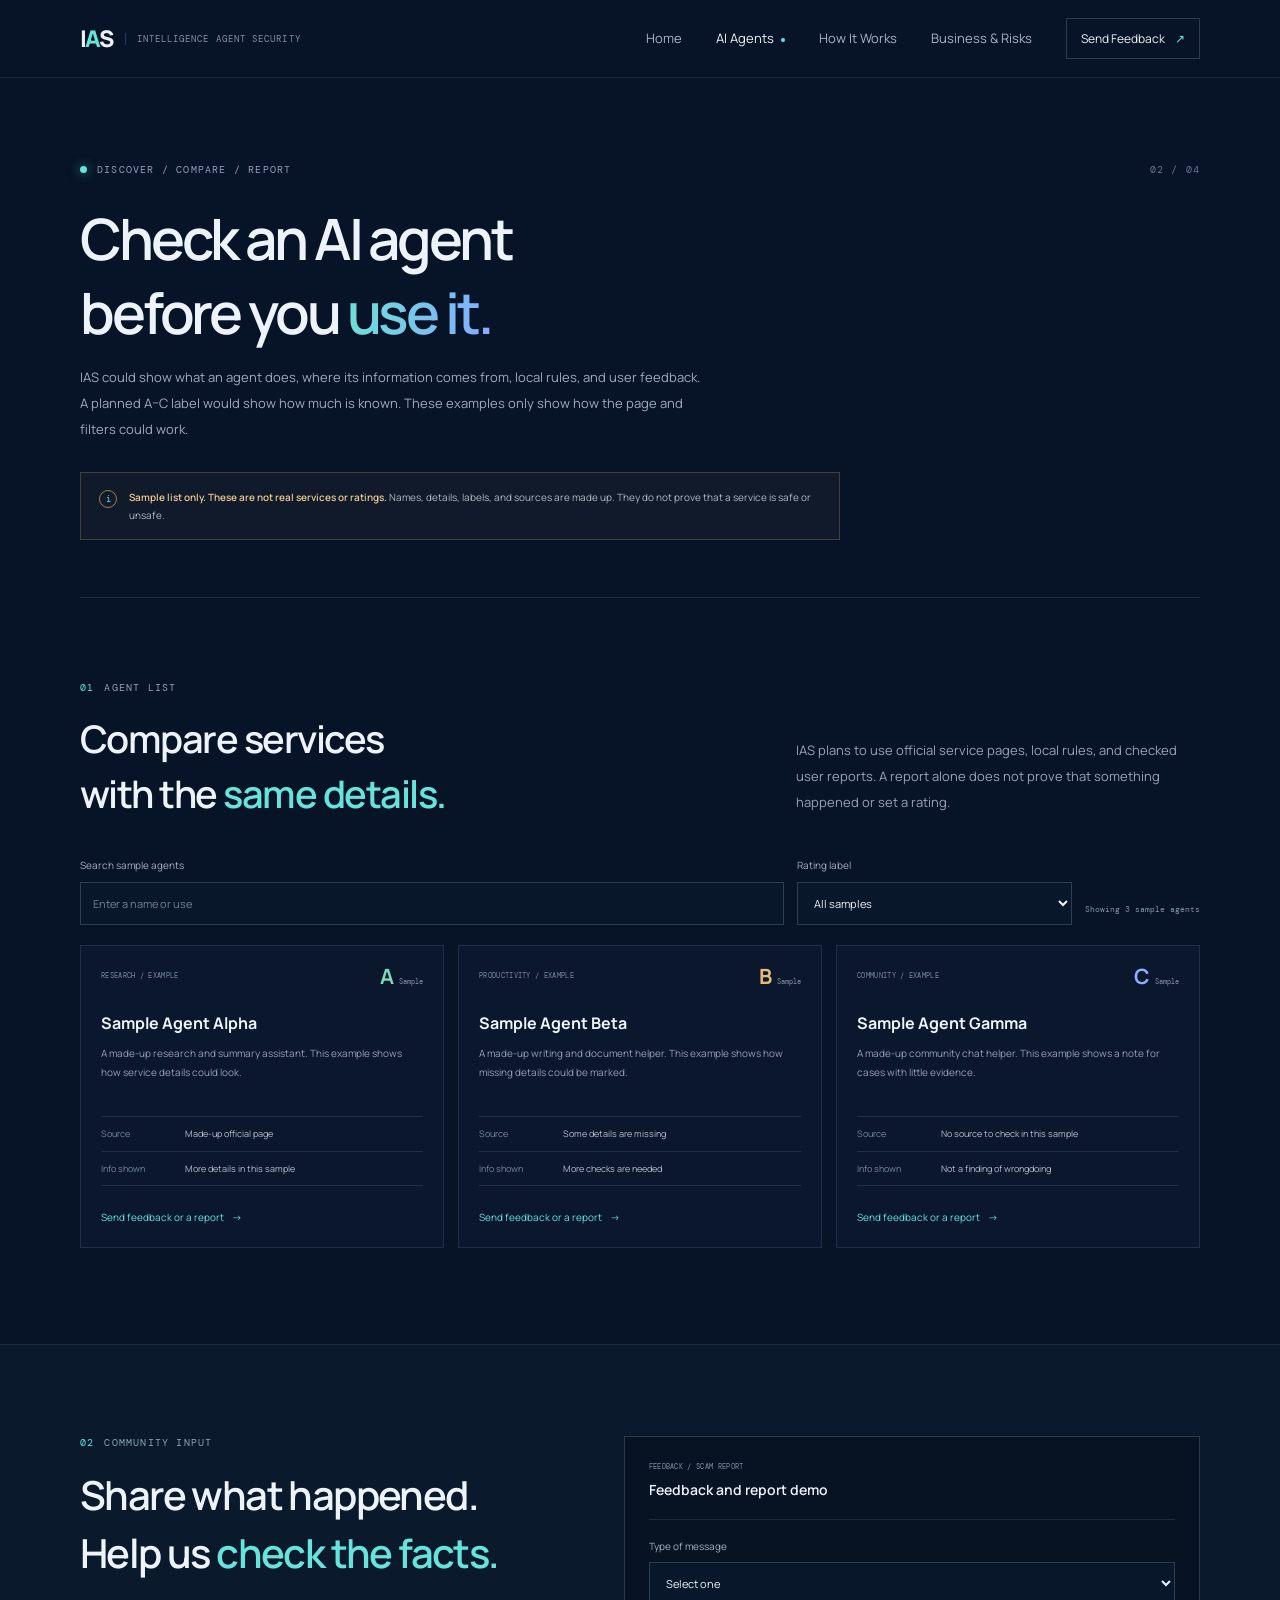
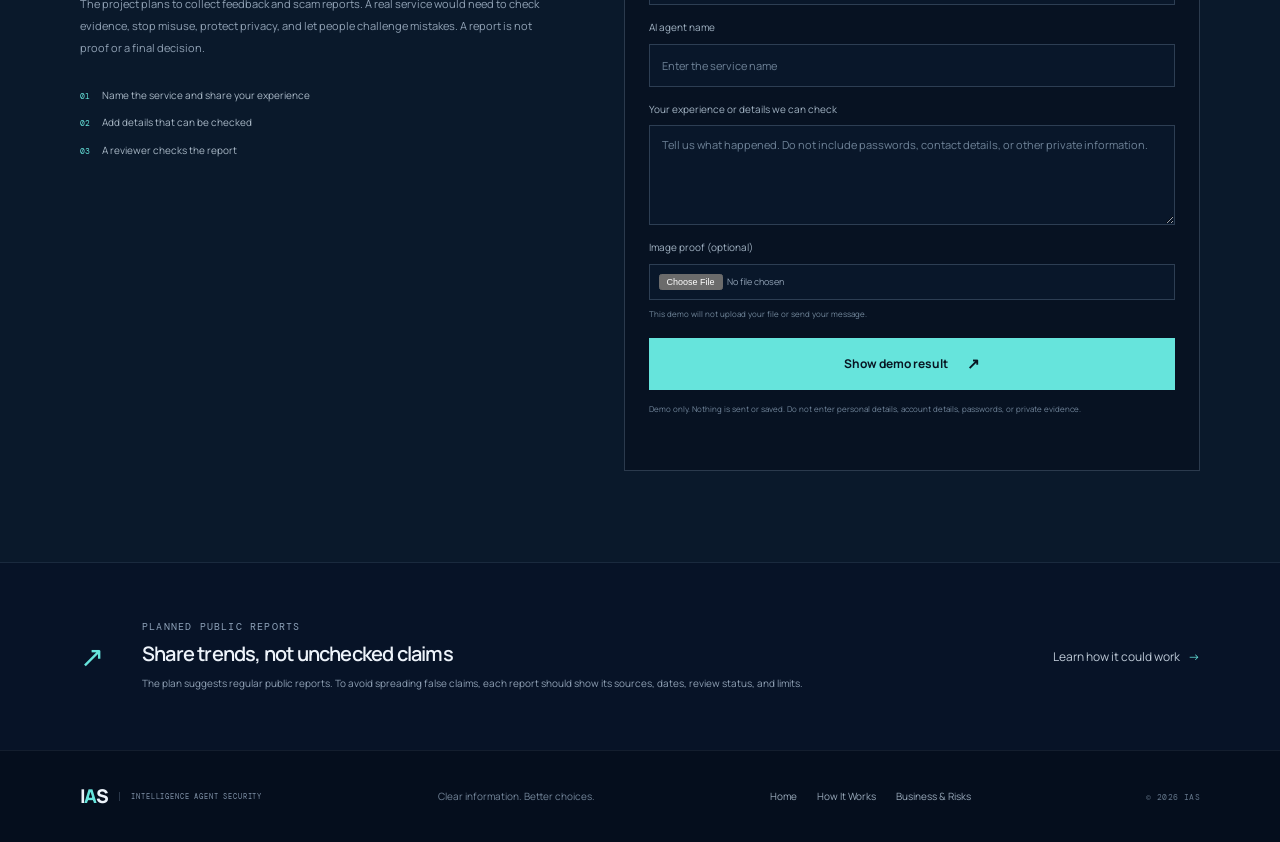
==== agents.html @ 30980be2 "Add files via upload" ====
<!doctype html>
<html lang="en">
<head>
  <meta charset="utf-8">
  <meta name="viewport" content="width=device-width, initial-scale=1">
  <meta name="theme-color" content="#071327">
  <meta name="description" content="Explore sample AI agent profiles and see how IAS could support ratings, comparisons, feedback, and scam reports.">
  <title>AI Agent List — IAS</title>
  <link rel="preconnect" href="https://fonts.googleapis.com">
  <link rel="preconnect" href="https://fonts.gstatic.com" crossorigin>
  <link href="https://fonts.googleapis.com/css2?family=DM+Mono:wght@400;500&family=Manrope:wght@400;500;600;700;800&display=swap" rel="stylesheet">
  <link rel="stylesheet" href="style.css">
  <script src="script.js" defer></script>
</head>
<body>
  <header class="site-header">
    <nav class="nav container" aria-label="Main navigation">
      <a class="brand" href="index.html" aria-label="IAS home"><span class="brand-mark">I<span>A</span>S</span><span class="brand-caption">INTELLIGENCE AGENT SECURITY</span></a>
      <button class="menu-toggle" aria-label="Open navigation menu" aria-expanded="false"><span></span><span></span></button>
      <div class="nav-links">
        <a class="nav-link" href="index.html">Home</a>
        <a class="nav-link active" href="agents.html">AI Agents</a>
        <a class="nav-link" href="technology.html">How It Works</a>
        <a class="nav-link" href="analysis.html">Business &amp; Risks</a>
        <a class="nav-cta" href="#report">Send Feedback <span aria-hidden="true">↗</span></a>
      </div>
    </nav>
  </header>
  <main>
    <section class="page-hero container agents-hero">
      <div class="eyebrow"><span class="status-dot"></span> DISCOVER / COMPARE / REPORT <span class="eyebrow-index">02 / 04</span></div>
      <h1>Check an AI agent<br>before you <span class="text-gradient">use it.</span></h1>
      <p class="page-intro">IAS could show what an agent does, where its information comes from, local rules, and user feedback. A planned A–C label would show how much is known. These examples only show how the page and filters could work.</p>
      <div class="prototype-banner"><span class="note-icon">i</span><p><strong>Sample list only. These are not real services or ratings.</strong> Names, details, labels, and sources are made up. They do not prove that a service is safe or unsafe.</p></div>
    </section>

    <section class="section container directory-section" aria-labelledby="directory-title">
      <div class="section-heading compact-heading">
        <div><div class="eyebrow"><span class="section-number">01</span> AGENT LIST</div><h2 id="directory-title">Compare services<br>with the <span class="text-accent">same details.</span></h2></div>
        <p class="section-lead">IAS plans to use official service pages, local rules, and checked user reports. A report alone does not prove that something happened or set a rating.</p>
      </div>
      <div class="directory-controls">
        <label class="search-control">Search sample agents<input type="search" data-agent-search placeholder="Enter a name or use" autocomplete="off"></label>
        <label class="filter-control">Rating label
          <select data-agent-filter>
            <option value="all">All samples</option>
            <option value="A">A — More details (sample)</option>
            <option value="B">B — Needs checking (sample)</option>
            <option value="C">C — Not enough information (sample)</option>
          </select>
        </label>
        <p class="directory-count" data-agent-count aria-live="polite">Showing 3 sample agents</p>
      </div>
      <div class="agent-grid" data-agent-grid>
        <article class="agent-card" data-agent-card data-rating="A" data-search="alpha research summary search assistant">
          <div class="agent-card-top"><span class="agent-category mono">RESEARCH / EXAMPLE</span><span class="agent-grade grade-a">A <small>Sample</small></span></div>
          <h3>Sample Agent Alpha</h3>
          <p>A made-up research and summary assistant. This example shows how service details could look.</p>
          <dl class="agent-details"><div><dt>Source</dt><dd>Made-up official page</dd></div><div><dt>Info shown</dt><dd>More details in this sample</dd></div></dl>
          <a class="agent-report-link" href="#report" data-report-agent="Sample Agent Alpha">Send feedback or a report <span aria-hidden="true">→</span></a>
        </article>
        <article class="agent-card" data-agent-card data-rating="B" data-search="beta document writing productivity">
          <div class="agent-card-top"><span class="agent-category mono">PRODUCTIVITY / EXAMPLE</span><span class="agent-grade grade-b">B <small>Sample</small></span></div>
          <h3>Sample Agent Beta</h3>
          <p>A made-up writing and document helper. This example shows how missing details could be marked.</p>
          <dl class="agent-details"><div><dt>Source</dt><dd>Some details are missing</dd></div><div><dt>Info shown</dt><dd>More checks are needed</dd></div></dl>
          <a class="agent-report-link" href="#report" data-report-agent="Sample Agent Beta">Send feedback or a report <span aria-hidden="true">→</span></a>
        </article>
        <article class="agent-card" data-agent-card data-rating="C" data-search="gamma community chat">
          <div class="agent-card-top"><span class="agent-category mono">COMMUNITY / EXAMPLE</span><span class="agent-grade grade-c">C <small>Sample</small></span></div>
          <h3>Sample Agent Gamma</h3>
          <p>A made-up community chat helper. This example shows a note for cases with little evidence.</p>
          <dl class="agent-details"><div><dt>Source</dt><dd>No source to check in this sample</dd></div><div><dt>Info shown</dt><dd>Not a finding of wrongdoing</dd></div></dl>
          <a class="agent-report-link" href="#report" data-report-agent="Sample Agent Gamma">Send feedback or a report <span aria-hidden="true">→</span></a>
        </article>
      </div>
      <p class="directory-empty" data-agent-empty hidden>No samples match. Try a different search or rating.</p>
    </section>

    <section class="report-section" id="report">
      <div class="container report-layout">
        <div class="report-intro">
          <div class="eyebrow"><span class="section-number">02</span> COMMUNITY INPUT</div>
          <h2>Share what happened.<br>Help us <span class="text-accent">check the facts.</span></h2>
          <p>The project plans to collect feedback and scam reports. A real service would need to check evidence, stop misuse, protect privacy, and let people challenge mistakes. A report is not proof or a final decision.</p>
          <div class="report-steps"><span><i>01</i> Name the service and share your experience</span><span><i>02</i> Add details that can be checked</span><span><i>03</i> A reviewer checks the report</span></div>
        </div>
        <form class="report-form" data-demo-form>
          <div class="form-heading"><span class="mono">FEEDBACK / SCAM REPORT</span><strong>Feedback and report demo</strong></div>
          <label>Type of message
            <select name="reportType" required>
              <option value="" selected disabled>Select one</option>
              <option value="feedback">Share a user experience</option>
              <option value="report">Report a possible scam or false information</option>
            </select>
          </label>
          <label>AI agent name<input type="text" name="agentName" data-report-agent-input placeholder="Enter the service name" required></label>
          <label>Your experience or details we can check<textarea name="details" rows="4" placeholder="Tell us what happened. Do not include passwords, contact details, or other private information." required></textarea></label>
          <label class="file-control">Image proof (optional)<input type="file" name="evidence" accept="image/*"><small>This demo will not upload your file or send your message.</small></label>
          <button class="button button-primary form-submit" type="submit">Show demo result <span aria-hidden="true">↗</span></button>
          <p class="form-disclaimer">Demo only. Nothing is sent or saved. Do not enter personal details, account details, passwords, or private evidence.</p>
          <p class="form-status" data-form-status role="status" aria-live="polite"></p>
        </form>
      </div>
    </section>

    <section class="container weekly-report">
      <div class="weekly-mark">↗</div><div><span class="eyebrow">PLANNED PUBLIC REPORTS</span><h2>Share trends, not unchecked claims</h2><p>The plan suggests regular public reports. To avoid spreading false claims, each report should show its sources, dates, review status, and limits.</p></div><a class="text-link" href="technology.html#models">Learn how it could work <span aria-hidden="true">→</span></a>
    </section>
  </main>
  <footer class="site-footer"><div class="container footer-inner"><a class="brand footer-brand" href="index.html"><span class="brand-mark">I<span>A</span>S</span><span class="brand-caption">INTELLIGENCE AGENT SECURITY</span></a><p>Clear information. Better choices.</p><div class="footer-links"><a href="index.html">Home</a><a href="technology.html">How It Works</a><a href="analysis.html">Business &amp; Risks</a></div><span class="footer-copy mono">© 2026 IAS</span></div></footer>
</body>
</html>
---- style.css ----
:root {
  color-scheme: dark;
  --bg: #071327;
  --bg-deep: #050e1d;
  --surface: #0c1a30;
  --surface-light: #10223a;
  --line: rgba(165, 190, 219, .14);
  --line-strong: rgba(165, 190, 219, .23);
  --text: #edf3fa;
  --muted: #98a9bc;
  --dim: #70849b;
  --cyan: #66e4dc;
  --blue: #70a5ff;
  --green: #8be0b3;
  --font: "Manrope", sans-serif;
  --mono: "DM Mono", monospace;
}

* { box-sizing: border-box; }
html { scroll-behavior: smooth; scroll-padding-top: 92px; }
body { margin: 0; background: var(--bg); color: var(--text); font-family: var(--font); font-size: 15px; line-height: 1.75; -webkit-font-smoothing: antialiased; }
a { color: inherit; text-decoration: none; }
button { font: inherit; }
.container { width: min(1120px, calc(100% - 64px)); margin-inline: auto; }
.mono { font-family: var(--mono); letter-spacing: .045em; }
.site-header { height: 78px; border-bottom: 1px solid rgba(165, 190, 219, .1); position: relative; z-index: 20; }
.nav { height: 100%; display: flex; align-items: center; justify-content: space-between; }
.brand { display: inline-flex; align-items: center; gap: 12px; }
.brand-mark { font-size: 23px; font-weight: 800; letter-spacing: -.08em; line-height: 1; }
.brand-mark span { color: var(--cyan); }
.brand-caption { color: #8193a9; font: 9px var(--mono); letter-spacing: .12em; border-left: 1px solid var(--line-strong); padding-left: 11px; }
.nav-links { display: flex; align-items: center; gap: 34px; }
.nav-link { color: #a7b5c6; font-size: 13px; transition: color .2s ease; }
.nav-link:hover, .nav-link.active { color: var(--text); }
.nav-link.active::after { content: ""; width: 4px; height: 4px; background: var(--cyan); border-radius: 50%; display: inline-block; vertical-align: middle; margin-left: 7px; }
.nav-cta { color: var(--text); font-size: 12px; padding: 9px 14px; border: 1px solid var(--line-strong); transition: border-color .2s, background .2s; }
.nav-cta:hover { border-color: var(--cyan); background: rgba(102, 228, 220, .06); }
.nav-cta span { color: var(--cyan); padding-left: 8px; }
.menu-toggle { display: none; }
.hero { min-height: 575px; display: grid; grid-template-columns: 1fr 1fr; align-items: center; position: relative; }
.hero-copy { padding: 52px 0 57px; position: relative; z-index: 1; }
.eyebrow { color: #8ea2b9; font: 10px var(--mono); letter-spacing: .12em; display: flex; align-items: center; gap: 10px; }
.status-dot { width: 7px; height: 7px; background: var(--cyan); border-radius: 50%; box-shadow: 0 0 12px rgba(102, 228, 220, .65); }
.eyebrow-index { margin-left: auto; color: #64788f; }
.hero h1, .page-hero h1 { font-size: clamp(42px, 5.2vw, 65px); line-height: 1.3; letter-spacing: -.055em; font-weight: 600; margin: 28px 0 20px; }
.text-gradient { background: linear-gradient(100deg, #70dcd9 10%, #81aefe 92%); background-clip: text; -webkit-background-clip: text; color: transparent; }
.text-accent { color: var(--cyan); }
.hero-description { max-width: 470px; color: #9cacc0; font-size: 14px; line-height: 2; }
.hero-actions { display: flex; align-items: center; gap: 26px; margin-top: 32px; }
.button { display: inline-flex; align-items: center; gap: 19px; font-size: 12px; padding: 13px 17px; transition: transform .2s, background .2s, border-color .2s; }
.button:hover { transform: translateY(-2px); }
.button-primary { background: var(--cyan); color: #081522; font-weight: 700; }
.button-primary:hover { background: #8cf0e7; }
.button-primary span { font-size: 15px; }
.text-link { font-size: 12px; color: #bdc9d6; }
.text-link span { color: var(--cyan); margin-left: 6px; transition: margin .2s; }
.text-link:hover span { margin-left: 11px; }
.hero-footnote { display: flex; align-items: center; gap: 12px; margin-top: 56px; color: #667b91; font-size: 9px; }
.footnote-line { height: 1px; width: 42px; background: #33475e; }
.hero-visual { position: relative; width: min(450px, 100%); aspect-ratio: 1; justify-self: end; display: grid; place-items: center; }
.hero-visual::before { content: ""; position: absolute; inset: 9%; border-radius: 50%; background: radial-gradient(circle, rgba(27, 74, 107, .22), rgba(7, 19, 39, 0) 68%); }
.visual-orbit { border: 1px solid rgba(133, 177, 205, .14); border-radius: 50%; position: absolute; }
.orbit-outer { width: 82%; height: 82%; }
.orbit-inner { width: 57%; height: 57%; border-style: dashed; opacity: .8; }
.visual-axis { position: absolute; background: rgba(133, 177, 205, .12); }
.axis-horizontal { width: 100%; height: 1px; }
.axis-vertical { height: 100%; width: 1px; }
.visual-core { width: 116px; height: 116px; border: 1px solid rgba(102, 228, 220, .65); border-radius: 50%; background: #0b2031; z-index: 2; display: flex; flex-direction: column; align-items: center; justify-content: center; box-shadow: 0 0 42px rgba(52, 200, 201, .16), inset 0 0 27px rgba(52, 200, 201, .08); position: relative; }
.core-ring { position: absolute; width: 130px; height: 130px; border: 1px solid rgba(102, 228, 220, .15); border-radius: 50%; }
.core-label { font-size: 28px; line-height: 1.15; font-weight: 700; letter-spacing: .08em; }
.visual-core small { font: 7px/1.5 var(--mono); text-align: center; color: #85b7c4; letter-spacing: .1em; margin-top: 4px; }
.visual-node { z-index: 3; position: absolute; display: grid; grid-template-columns: 24px auto; align-items: center; column-gap: 8px; padding: 9px 12px; min-width: 120px; background: #0c1b2e; border: 1px solid rgba(142, 175, 206, .22); box-shadow: 0 8px 24px rgba(0, 0, 0, .2); font-size: 10px; }
.visual-node .node-icon { color: var(--cyan); font-size: 19px; grid-row: span 2; text-align: center; }
.visual-node small { color: #71859b; font: 7px var(--mono); letter-spacing: .1em; }
.node-data { top: 24%; left: 3%; }
.node-model { top: 20%; right: 2%; }
.node-insight { bottom: 20%; right: 7%; }
.visual-label { position: absolute; color: #72879b; font-size: 8px; }
.label-top { top: 5%; right: 20%; }
.label-bottom { bottom: 6%; left: 17%; }
.visual-coordinate { position: absolute; top: 45%; right: -1%; color: #687e93; font-size: 8px; line-height: 1.7; }
.ticker { height: 47px; display: flex; align-items: center; overflow: hidden; background: #0b192c; border-block: 1px solid rgba(165, 190, 219, .09); }
.ticker-track { min-width: max-content; display: flex; align-items: center; gap: 31px; white-space: nowrap; color: #91a2b6; font: 9px var(--mono); letter-spacing: .14em; animation: ticker 38s linear infinite; }
.ticker-track i { color: var(--cyan); font-style: normal; font-size: 13px; }
@keyframes ticker { to { transform: translateX(-50%); } }
.section { padding-block: 110px; }
.section-heading { display: grid; grid-template-columns: 1.1fr .65fr; align-items: end; gap: 80px; margin-bottom: 48px; }
.section-number { color: var(--cyan); }
h2 { font-size: clamp(30px, 3.6vw, 42px); line-height: 1.45; letter-spacing: -.04em; font-weight: 600; margin: 17px 0 0; }
.section-lead { color: #94a5b8; font-size: 13px; line-height: 2; margin: 0 0 6px; }
.feature-grid { display: grid; grid-template-columns: repeat(4, 1fr); border: 1px solid var(--line); }
.feature-card { min-height: 240px; padding: 23px 20px 20px; position: relative; border-right: 1px solid var(--line); background: rgba(13, 30, 50, .54); transition: background .25s, transform .25s; }
.feature-card:last-child { border-right: 0; }
.feature-card:hover { background: #10243b; transform: translateY(-4px); }
.feature-card-highlight { background: rgba(35, 83, 91, .2); }
.feature-top { display: flex; justify-content: space-between; align-items: center; }
.feature-icon { color: var(--cyan); font-size: 22px; }
.card-index { color: #64798e; font-size: 8px; }
.feature-card h3 { font-size: 16px; font-weight: 600; margin: 28px 0 9px; }
.feature-card p { color: #8fa0b4; font-size: 11px; line-height: 1.9; margin: 0; }
.card-link { position: absolute; bottom: 19px; right: 20px; color: var(--cyan); }
.signal-section { background: #0b1a2e; border-block: 1px solid rgba(165, 190, 219, .1); }
.signal-inner { display: grid; grid-template-columns: 1fr .65fr; column-gap: 100px; padding-block: 79px 21px; }
.signal-inner h2 { margin-top: 18px; }
.signal-content { align-self: center; padding-top: 30px; }
.signal-content p { color: #9baabc; font-size: 13px; line-height: 2; margin: 0 0 23px; }
.button-outline { border: 1px solid var(--line-strong); color: var(--text); }
.button-outline span { color: var(--cyan); }
.button-outline:hover { border-color: var(--cyan); }
.signal-bottom { grid-column: 1 / -1; display: flex; justify-content: space-between; padding-block: 61px 0; margin-top: 34px; border-top: 1px solid var(--line); color: #73869a; font-size: 8px; }
.site-footer { background: #050e1d; border-top: 1px solid rgba(165, 190, 219, .09); }
.footer-inner { min-height: 91px; display: flex; align-items: center; justify-content: space-between; gap: 22px; }
.footer-brand .brand-mark { font-size: 19px; }
.footer-brand .brand-caption { font-size: 7px; }
.footer-inner > p { color: #74869a; font-size: 10px; margin: 0; }
.footer-links { display: flex; gap: 20px; color: #9babbc; font-size: 10px; }
.footer-links a:hover { color: var(--cyan); }
.footer-copy { color: #64768a; font-size: 8px; }

/* Interior pages */
.page-hero { padding-block: 85px 57px; border-bottom: 1px solid var(--line); }
.page-hero h1 { margin-top: 25px; margin-bottom: 15px; font-size: clamp(40px, 4.7vw, 57px); }
.page-intro { max-width: 620px; color: #9cacc0; font-size: 13px; line-height: 2; margin: 0; }
.page-hero-meta { display: flex; gap: 35px; margin-top: 43px; padding-top: 16px; border-top: 1px solid var(--line); color: #71859a; font-size: 8px; }
.compact-heading { grid-template-columns: 1.1fr .7fr; margin-bottom: 36px; }
.compact-heading h2 { font-size: clamp(29px, 3.4vw, 38px); }
.tech-section { padding-top: 91px; padding-bottom: 82px; }
.chain-panel { border: 1px solid var(--line); background: rgba(12, 27, 47, .58); padding: 35px 36px 20px; }
.chain-steps { display: grid; grid-template-columns: 1fr 70px 1fr 70px 1fr; align-items: center; }
.chain-step { min-height: 155px; padding: 0 8px; }
.step-index, .modality-tag { color: #72869b; font-size: 8px; }
.chain-symbol { color: var(--cyan); display: block; font-size: 25px; margin: 11px 0 5px; }
.chain-step h3 { font-size: 14px; margin: 0 0 4px; font-weight: 600; }
.chain-step p { color: #8899ac; font-size: 10px; margin: 0; }
.chain-connector { display: flex; align-items: center; flex-direction: column; gap: 7px; color: #70849a; font: 7px var(--mono); }
.chain-connector span { height: 1px; width: 100%; background: linear-gradient(90deg, rgba(102, 228, 220, .1), rgba(102, 228, 220, .75), rgba(102, 228, 220, .1)); position: relative; }
.chain-connector span::after { content: "›"; color: var(--cyan); font: 17px var(--font); position: absolute; right: -1px; top: -11px; }
.chain-note, .rating-disclaimer { display: flex; align-items: flex-start; gap: 10px; border-top: 1px solid var(--line); padding-top: 15px; margin-top: 12px; color: #8799ad; }
.chain-note p, .rating-disclaimer p { font-size: 10px; margin: 0; }
.chain-note strong, .rating-disclaimer strong { color: #bdcbd8; font-weight: 500; }
.note-icon { display: inline-grid; place-items: center; flex: 0 0 16px; width: 16px; height: 16px; border: 1px solid #6c8499; border-radius: 50%; font: 9px var(--mono); color: var(--cyan); }
.multimodal-section { padding-block: 81px 89px; background: #0a192b; border-block: 1px solid rgba(165, 190, 219, .08); }
.modality-grid { display: grid; grid-template-columns: repeat(3, 1fr) 100px 1fr; align-items: center; gap: 13px; }
.modality-card { border: 1px solid var(--line); background: #0c1b2f; padding: 17px; min-height: 237px; }
.modality-art { height: 93px; margin: 10px 0; position: relative; overflow: hidden; background: #0a1627; border: 1px solid rgba(165, 190, 219, .09); }
.text-art { display: flex; flex-direction: column; justify-content: center; gap: 5px; padding-left: 18px; }
.text-art > span { position: absolute; right: 13px; top: 5px; color: #c0d0df; font-size: 17px; }
.text-art i { font: 7px var(--mono); color: #6f9fa9; letter-spacing: .12em; font-style: normal; }
.text-art b { position: absolute; color: rgba(102, 228, 220, .18); font-size: 51px; right: 20px; bottom: -16px; }
.number-line { height: 1px; position: absolute; width: 100%; left: 0; top: 61px; background: #2a455b; }
.number-bar { position: absolute; width: 80%; height: 44px; left: 10%; bottom: 17px; opacity: .75; background: linear-gradient(135deg, transparent 0 7%, #1a5161 7% 15%, transparent 15% 23%, #1c6570 23% 32%, transparent 32% 42%, #225a71 42% 52%, transparent 52% 62%, #277381 62% 76%, transparent 76% 84%, #328a90 84%); clip-path: polygon(0 75%, 12% 68%, 23% 78%, 37% 40%, 49% 55%, 63% 18%, 72% 45%, 87% 20%, 100% 0, 100% 100%, 0 100%); }
.number-wave { position: absolute; left: 0; right: 0; bottom: 26px; height: 1px; background: linear-gradient(90deg, transparent, var(--cyan), transparent); transform: rotate(-15deg); }
.number-art i { position: absolute; bottom: 5px; left: 9px; color: #8ba1b5; font: 7px var(--mono); font-style: normal; }
.visual-square { position: absolute; width: 38px; height: 38px; left: 23%; top: 24px; border: 1px solid rgba(102, 228, 220, .6); background: rgba(102, 228, 220, .08); }
.visual-circle { position: absolute; width: 30px; height: 30px; border: 1px solid #739bff; border-radius: 50%; top: 17px; right: 26%; }
.visual-cross { position: absolute; width: 53px; height: 38px; border: 1px dashed #8290a8; bottom: 10px; left: 40%; }
.visual-target { position: absolute; width: 8px; height: 8px; border-radius: 50%; background: var(--cyan); bottom: 26px; left: 53%; box-shadow: 0 0 10px var(--cyan); }
.modality-card h3 { font-size: 13px; margin: 3px 0 4px; }
.modality-card p { color: #8496aa; font-size: 9px; margin: 0; }
.modality-merge { height: 150px; position: relative; }
.merge-line { position: absolute; left: 0; width: 50%; height: 1px; background: linear-gradient(90deg, rgba(102, 228, 220, .55), rgba(102, 228, 220, .15)); }
.merge-line:nth-child(1) { top: 29px; transform: rotate(38deg); transform-origin: left center; }
.merge-line:nth-child(2) { top: 75px; }
.merge-line:nth-child(3) { top: 121px; transform: rotate(-38deg); transform-origin: left center; }
.merge-node { position: absolute; right: 0; top: 53px; width: 46px; height: 46px; border: 1px solid rgba(102, 228, 220, .5); border-radius: 50%; display: grid; place-content: center; text-align: center; font-size: 10px; line-height: 1.15; color: var(--cyan); background: #102839; }
.merge-node small { font: 6px var(--mono); }
.modality-output { min-height: 135px; border: 1px solid rgba(102, 228, 220, .25); background: rgba(27, 78, 82, .13); display: flex; flex-direction: column; justify-content: center; align-items: center; gap: 5px; text-align: center; }
.output-icon { font-size: 20px; color: var(--cyan); }
.modality-output .mono { color: #769aa5; font-size: 7px; }
.modality-output strong { font-size: 12px; }
.modality-output small { color: #8a9eae; font-size: 9px; }
.models-section { padding-top: 93px; padding-bottom: 104px; }
.model-grid { display: grid; grid-template-columns: repeat(3, 1fr); gap: 14px; }
.model-card { border: 1px solid var(--line); background: rgba(12, 27, 47, .62); padding: 20px; min-width: 0; }
.model-card-head { display: flex; justify-content: space-between; align-items: center; }
.model-type { color: #7790a7; font-size: 8px; }
.model-card h3 { margin: 6px 0 0; font-size: 17px; font-weight: 600; }
.model-symbol { font-size: 22px; color: var(--cyan); }
.model-card > p { color: #8d9eb1; font-size: 10px; min-height: 38px; margin: 13px 0 9px; }
.data-chart { display: block; width: 100%; height: 166px; }
.chart-caption { color: #647b91; font-size: 7px; margin-top: 7px; }
.tree-visual { height: 166px; position: relative; display: flex; flex-direction: column; align-items: center; padding-top: 10px; }
.tree-node { border: 1px solid rgba(102, 228, 220, .35); background: #0e2638; color: #b6c8d6; padding: 5px 9px; font-size: 8px; text-align: center; min-width: 62px; z-index: 1; }
.tree-root { background: #133340; border-color: rgba(102, 228, 220, .65); }
.tree-branches { width: 66%; height: 25px; display: flex; justify-content: space-around; border-top: 1px solid #385366; margin-top: 12px; position: relative; color: #8096aa; font: 7px var(--mono); }
.tree-branches span { position: relative; top: -12px; padding: 0 4px; background: #0c1b2f; }
.tree-level { width: 66%; display: flex; justify-content: space-around; margin-top: -6px; }
.tree-question { background: #12243a; border-color: rgba(112, 165, 255, .4); }
.tree-branches-bottom { margin-top: 11px; width: 47%; height: 22px; }
.tree-final { width: 60%; display: flex; justify-content: space-around; margin-top: -6px; }
.tree-final .tree-node { min-width: 49px; }
.cta-band { background: #0c1b2d; border-block: 1px solid var(--line); }
.cta-inner { min-height: 154px; display: flex; align-items: center; justify-content: space-between; }
.cta-inner .eyebrow { font-size: 8px; }
.cta-inner h2 { font-size: 24px; margin-top: 6px; }

/* Assessment page */
.analysis-hero { padding-bottom: 52px; }
.assessment-section { padding-top: 89px; padding-bottom: 106px; }
.assessment-grid { display: grid; grid-template-columns: repeat(3, 1fr); border: 1px solid var(--line); }
.assessment-card { padding: 24px 23px 16px; border-right: 1px solid var(--line); }
.assessment-card:last-child { border-right: 0; }
.assessment-label { display: flex; align-items: center; gap: 10px; color: #8297aa; font-size: 8px; letter-spacing: .1em; font-family: var(--mono); }
.assessment-icon { font: 18px var(--font); color: var(--cyan); width: 25px; height: 25px; display: grid; place-items: center; border: 1px solid rgba(102, 228, 220, .25); border-radius: 50%; }
.risk-card .assessment-icon { color: #f0bf78; border-color: rgba(240, 191, 120, .25); }
.limits-card .assessment-icon { color: #8baefd; border-color: rgba(139, 174, 253, .25); }
.assessment-card h3 { font-size: 17px; margin: 16px 0 15px; }
.assessment-card ul { list-style: none; padding: 0; margin: 0; }
.assessment-card li { display: flex; gap: 12px; padding: 13px 0; border-top: 1px solid var(--line); }
.assessment-card li > span { color: #72869a; font: 8px var(--mono); padding-top: 3px; }
.assessment-card li strong { display: block; font-size: 11px; font-weight: 500; }
.assessment-card li small { display: block; color: #8597aa; font-size: 9px; line-height: 1.7; margin-top: 4px; }
.rating-section { background: #0a192b; border-block: 1px solid rgba(165, 190, 219, .08); padding-block: 82px 26px; }
.rating-inner { display: grid; grid-template-columns: .78fr 1.2fr; gap: 75px; align-items: start; }
.rating-intro h2 { font-size: clamp(29px, 3.3vw, 38px); }
.rating-intro > p { color: #91a2b5; font-size: 11px; line-height: 1.9; margin-top: 16px; }
.rating-legend { display: flex; flex-direction: column; gap: 8px; color: #7e91a4; font-size: 7px; margin-top: 24px; }
.rating-legend span { display: flex; align-items: center; gap: 8px; }
.legend-dot { display: inline-block; width: 7px; height: 7px; border-radius: 50%; }
.legend-high { background: #7bdcba; }.legend-mid { background: #e6bd77; }.legend-low { background: #809ce4; }
.rating-cards { border: 1px solid var(--line); }
.rating-card { padding: 19px 20px 15px; border-bottom: 1px solid var(--line); position: relative; }
.rating-card:last-child { border-bottom: 0; }
.rating-top { display: flex; align-items: center; gap: 14px; }
.rating-letter { font-size: 29px; font-weight: 700; line-height: 1; color: #7bdcba; }
.rating-b .rating-letter { color: #e6bd77; }.rating-c .rating-letter { color: #809ce4; }
.rating-tag { font-size: 7px; color: #778da1; }
.rating-card h3 { display: inline-block; font-size: 12px; margin: 0 10px 0 0; }
.rating-card p { display: inline; color: #91a2b5; font-size: 9px; }
.rating-meter { position: absolute; right: 20px; top: 25px; display: flex; gap: 4px; }
.rating-meter span { width: 15px; height: 3px; border-radius: 2px; background: #7bdcba; }
.rating-b .rating-meter span:last-child { background: #304050; }.rating-c .rating-meter span:nth-child(n+2) { background: #304050; }
.rating-disclaimer { max-width: 1120px; margin: 24px auto 0; padding: 15px 20px 0; }
.responsible-section { padding-block: 82px 96px; }
.responsible-card { padding: 36px 39px; border: 1px solid var(--line); display: grid; grid-template-columns: 52px 1fr 1fr; gap: 22px; align-items: center; background: linear-gradient(105deg, rgba(16, 46, 58, .36), rgba(12, 27, 47, .3)); }
.responsible-mark { color: var(--cyan); font-size: 37px; }
.responsible-card h2 { font-size: 25px; margin-top: 10px; }
.responsible-copy p { color: #93a4b8; font-size: 11px; line-height: 1.9; margin: 0 0 15px; }
.responsible-copy .text-link { font-size: 10px; }

@media (max-width: 900px) {
  .container { width: min(100% - 48px, 720px); }
  .hero { min-height: 500px; }
  .hero-visual { width: 100%; }
  .hero-description { max-width: 390px; }
  .section-heading { gap: 35px; }
  .feature-grid { grid-template-columns: repeat(2, 1fr); }
  .feature-card:nth-child(2) { border-right: 0; }
  .feature-card:nth-child(-n+2) { border-bottom: 1px solid var(--line); }
  .modality-grid { grid-template-columns: repeat(3, 1fr); }
  .modality-merge { grid-column: 1 / 2; grid-row: 2; height: 80px; }
  .modality-merge .merge-line { width: 55%; }
  .modality-merge .merge-line:nth-child(1), .modality-merge .merge-line:nth-child(3) { display: none; }
  .modality-merge .merge-node { top: 17px; right: -4px; }
  .modality-output { grid-column: 2 / 4; grid-row: 2; min-height: 75px; }
  .rating-inner { grid-template-columns: .72fr 1.2fr; gap: 35px; }
  .assessment-card { padding-inline: 16px; }
  .responsible-card { padding-inline: 25px; grid-template-columns: 40px 1fr 1fr; gap: 16px; }
}
@media (max-width: 640px) {
  html { scroll-padding-top: 72px; }
  .container { width: calc(100% - 38px); }
  .site-header { height: 66px; }
  .brand-caption { font-size: 7px; }
  .menu-toggle { display: flex; width: 38px; height: 38px; flex-direction: column; justify-content: center; gap: 5px; align-items: center; background: transparent; border: 1px solid var(--line-strong); color: var(--text); }
  .menu-toggle span { height: 1px; width: 15px; background: var(--text); transition: transform .2s; }
  .menu-toggle[aria-expanded="true"] span:first-child { transform: translateY(3px) rotate(45deg); }
  .menu-toggle[aria-expanded="true"] span:last-child { transform: translateY(-3px) rotate(-45deg); }
  .nav-links { display: none; position: absolute; top: 65px; left: 0; right: 0; padding: 20px 19px 24px; background: #081528; border-bottom: 1px solid var(--line); flex-direction: column; align-items: stretch; gap: 18px; }
  .nav-links.is-open { display: flex; }
  .nav-link { padding: 3px 0; }
  .nav-cta { text-align: center; }
  .hero { display: flex; flex-direction: column; align-items: stretch; padding-top: 42px; min-height: unset; }
  .hero-copy { padding: 0; }
  .eyebrow { font-size: 8px; }
  .hero h1, .page-hero h1 { font-size: clamp(36px, 10vw, 48px); margin-top: 22px; }
  .hero-description { font-size: 12px; }
  .hero-actions { gap: 17px; flex-wrap: wrap; margin-top: 24px; }
  .button { font-size: 10px; padding: 12px 13px; gap: 11px; }
  .text-link { font-size: 10px; }
  .hero-footnote { margin-top: 30px; font-size: 7px; gap: 8px; }
  .hero-visual { width: min(360px, 100%); align-self: center; margin: 13px 0 22px; }
  .visual-node { transform: scale(.85); }
  .node-data { left: -3%; }.node-model { right: -4%; }.node-insight { right: 0; }
  .visual-coordinate { display: none; }
  .ticker { height: 39px; }
  .ticker-track { font-size: 8px; gap: 20px; }
  .section { padding-block: 70px; }
  .section-heading, .compact-heading { grid-template-columns: 1fr; gap: 14px; margin-bottom: 28px; }
  h2, .compact-heading h2 { font-size: 30px; }
  .section-lead { font-size: 11px; }
  .feature-card { min-height: 222px; padding: 17px 14px; }
  .feature-card h3 { font-size: 13px; margin-top: 23px; }
  .feature-card p { font-size: 10px; }
  .feature-card .card-index { font-size: 7px; }
  .card-link { right: 14px; bottom: 13px; }
  .signal-inner { grid-template-columns: 1fr; padding-block: 58px 18px; }
  .signal-content { padding-top: 13px; }
  .signal-content p { font-size: 11px; }
  .signal-bottom { display: grid; grid-template-columns: 1fr 1fr; row-gap: 12px; padding-top: 24px; margin-top: 27px; font-size: 7px; }
  .footer-inner { padding-block: 22px; display: grid; grid-template-columns: 1fr 1fr; row-gap: 17px; }
  .footer-inner > p { font-size: 9px; text-align: right; }
  .footer-links { gap: 13px; font-size: 9px; }
  .footer-copy { text-align: right; }
  .page-hero { padding-block: 59px 34px; }
  .page-intro { font-size: 11px; }
  .page-hero-meta { display: grid; grid-template-columns: 1fr 1fr; gap: 9px; margin-top: 29px; font-size: 7px; }
  .tech-section { padding-block: 67px 62px; }
  .chain-panel { padding: 22px 15px 15px; }
  .chain-steps { grid-template-columns: 1fr 26px 1fr 26px 1fr; }
  .chain-step { padding: 0 3px; min-height: 143px; }
  .step-index { font-size: 6px; }
  .chain-symbol { font-size: 21px; }
  .chain-step h3 { font-size: 11px; }
  .chain-step p { font-size: 8px; line-height: 1.6; }
  .chain-connector { font-size: 6px; }
  .chain-note p, .rating-disclaimer p { font-size: 9px; }
  .multimodal-section, .models-section { padding-block: 66px; }
  .modality-grid { gap: 8px; }
  .modality-card { padding: 10px; min-height: 190px; }
  .modality-tag { font-size: 6px; }
  .modality-art { height: 69px; }
  .modality-card h3 { font-size: 10px; }
  .modality-card p { font-size: 8px; line-height: 1.6; }
  .modality-merge { height: 65px; }
  .modality-merge .merge-node { width: 40px; height: 40px; top: 12px; font-size: 9px; }
  .modality-output { min-height: 64px; }
  .modality-output .mono { font-size: 6px; }
  .modality-output strong { font-size: 10px; }
  .modality-output small { font-size: 8px; }
  .model-grid { grid-template-columns: 1fr; gap: 11px; }
  .model-card { padding: 17px; }
  .model-card > p { min-height: unset; }
  .data-chart, .tree-visual { height: 155px; }
  .cta-inner { min-height: 135px; gap: 15px; }
  .cta-inner h2 { font-size: 17px; }
  .cta-inner .button { flex-shrink: 0; }
  .assessment-section { padding-block: 67px; }
  .assessment-grid { grid-template-columns: 1fr; }
  .assessment-card { border-right: 0; border-bottom: 1px solid var(--line); padding: 18px 17px 11px; }
  .assessment-card:last-child { border-bottom: 0; }
  .assessment-card h3 { margin: 12px 0 10px; }
  .assessment-card li { padding: 10px 0; }
  .rating-section { padding-block: 65px 20px; }
  .rating-inner { grid-template-columns: 1fr; gap: 21px; }
  .rating-intro h2 { font-size: 30px; }
  .rating-legend { display: grid; grid-template-columns: 1fr 1fr; font-size: 6px; gap: 8px; }
  .rating-card { padding: 15px 12px; }
  .rating-card h3 { font-size: 10px; display: block; margin: 6px 0 3px; }
  .rating-card p { font-size: 8px; }
  .rating-tag { font-size: 6px; }
  .rating-meter { top: 22px; right: 12px; }
  .rating-meter span { width: 10px; }
  .rating-disclaimer { margin-top: 19px; padding-inline: 2px; }
  .responsible-section { padding-block: 63px; }
  .responsible-card { grid-template-columns: 31px 1fr; padding: 23px 18px; gap: 10px; }
  .responsible-mark { font-size: 26px; }
  .responsible-card h2 { font-size: 22px; }
  .responsible-copy { grid-column: 2; }
}

@media (prefers-reduced-motion: reduce) {
  *, *::before, *::after { scroll-behavior: auto !important; animation-duration: .01ms !important; animation-iteration-count: 1 !important; transition-duration: .01ms !important; }
}

/* IAS project prototype */
[hidden] { display: none !important; }
.prototype-note { max-width: 470px; padding: 10px 13px; border-left: 2px solid var(--cyan); background: rgba(102, 228, 220, .06); color: #a6bac9; font-size: 10px; line-height: 1.8; }
.prototype-note strong { color: var(--cyan); font-weight: 600; }
.prototype-banner { display: flex; align-items: flex-start; gap: 12px; max-width: 760px; padding: 15px 18px; margin-top: 30px; border: 1px solid rgba(230, 189, 119, .23); background: rgba(230, 189, 119, .045); color: #aeb9c4; }
.prototype-banner .note-icon { margin-top: 2px; flex-basis: 18px; width: 18px; height: 18px; border-color: #9c8057; }
.prototype-banner p { margin: 0; font-size: 10px; line-height: 1.8; }
.prototype-banner strong { color: #e8c98f; font-weight: 600; }
.directory-section { padding-top: 83px; padding-bottom: 96px; }
.directory-controls { display: grid; grid-template-columns: minmax(0, 1fr) 275px auto; align-items: end; gap: 13px; margin-bottom: 20px; }
.directory-controls label, .report-form label { display: grid; gap: 7px; color: #a1b2c2; font-size: 10px; }
.directory-controls input, .directory-controls select, .report-form input, .report-form select, .report-form textarea { width: 100%; min-height: 43px; padding: 10px 12px; border: 1px solid var(--line-strong); border-radius: 0; background: #09172a; color: var(--text); font: 11px var(--font); }
.directory-controls input::placeholder, .report-form input::placeholder, .report-form textarea::placeholder { color: #6f8398; }
.directory-controls input:focus, .directory-controls select:focus, .report-form input:focus, .report-form select:focus, .report-form textarea:focus { outline: 2px solid rgba(102, 228, 220, .55); outline-offset: 1px; border-color: var(--cyan); }
.directory-count { margin: 0 0 11px; color: #8195a9; font: 8px var(--mono); white-space: nowrap; }
.agent-grid { display: grid; grid-template-columns: repeat(3, 1fr); gap: 14px; }
.agent-card { min-width: 0; display: flex; flex-direction: column; padding: 20px; border: 1px solid var(--line); background: rgba(12, 27, 47, .62); }
.agent-card-top { display: flex; justify-content: space-between; align-items: center; gap: 10px; }
.agent-category { color: #758ba0; font-size: 7px; }
.agent-grade { display: inline-flex; align-items: baseline; gap: 5px; font-size: 21px; font-weight: 700; line-height: 1; }
.agent-grade small { font: 7px var(--mono); color: #8293a5; }
.grade-a { color: #7bdcba; }.grade-b { color: #e6bd77; }.grade-c { color: #8baefd; }
.agent-card h3 { margin: 22px 0 7px; font-size: 16px; }
.agent-card > p { min-height: 54px; margin: 0; color: #91a2b5; font-size: 10px; line-height: 1.9; }
.agent-details { margin: 18px 0; border-top: 1px solid var(--line); }
.agent-details div { display: grid; grid-template-columns: 76px 1fr; gap: 8px; padding: 9px 0; border-bottom: 1px solid var(--line); font-size: 9px; }
.agent-details dt { color: #74899d; }.agent-details dd { margin: 0; color: #b2c0cd; }
.agent-report-link { margin-top: auto; padding-top: 5px; color: var(--cyan); font-size: 10px; }
.agent-report-link span { padding-left: 6px; }
.directory-empty { margin: 15px 0 0; padding: 17px; border: 1px dashed var(--line-strong); color: #a1b2c2; font-size: 11px; }
.report-section { padding-block: 91px; border-block: 1px solid rgba(165, 190, 219, .1); background: #0a192b; }
.report-layout { display: grid; grid-template-columns: .9fr 1.1fr; gap: 72px; align-items: start; }
.report-intro h2, .business-inner > h2 { font-size: clamp(30px, 3.5vw, 40px); }
.report-intro > p, .business-lead { color: #91a2b5; font-size: 11px; line-height: 2; }
.report-steps { display: grid; gap: 10px; margin-top: 28px; color: #a8b7c5; font-size: 10px; }
.report-steps span { display: flex; align-items: center; gap: 12px; }
.report-steps i { color: var(--cyan); font: normal 8px var(--mono); }
.report-form { padding: 24px; border: 1px solid var(--line-strong); background: rgba(5, 14, 29, .6); }
.form-heading { display: grid; gap: 5px; padding-bottom: 16px; margin-bottom: 18px; border-bottom: 1px solid var(--line); }
.form-heading .mono { color: #7b91a6; font-size: 7px; }
.form-heading strong { font-size: 14px; font-weight: 600; }
.report-form label { margin-bottom: 14px; }
.report-form textarea { min-height: 100px; resize: vertical; line-height: 1.7; }
.report-form .file-control input { min-height: unset; padding: 9px; color: #91a2b5; font-size: 9px; }
.file-control small { color: #74899d; font-size: 8px; }
.form-submit { width: 100%; justify-content: center; margin-top: 3px; cursor: pointer; border: 0; }
.form-disclaimer { margin: 12px 0 0; color: #71859a; font-size: 8px; line-height: 1.8; }
.form-status { min-height: 20px; margin: 10px 0 0; color: var(--cyan); font-size: 10px; }
.weekly-report { display: grid; grid-template-columns: 42px 1fr auto; gap: 20px; align-items: center; padding-block: 57px; }
.weekly-mark { color: var(--cyan); font-size: 29px; }
.weekly-report h2 { margin: 6px 0; font-size: 20px; }
.weekly-report p { max-width: 690px; margin: 0; color: #8fa0b4; font-size: 10px; line-height: 1.9; }
.weekly-report > .text-link { white-space: nowrap; }
.business-section { padding-block: 76px; border-block: 1px solid rgba(165, 190, 219, .08); background: #0a192b; }
.business-inner > h2 { margin-top: 15px; }
.business-lead { max-width: 730px; margin: 14px 0 27px; }
.business-cards { display: grid; grid-template-columns: repeat(3, 1fr); border: 1px solid var(--line); }
.business-cards article { min-height: 160px; padding: 20px; border-right: 1px solid var(--line); }
.business-cards article:last-child { border-right: 0; }
.business-cards .mono { color: #7690a5; font-size: 7px; }
.business-cards h3 { margin: 15px 0 6px; font-size: 13px; }
.business-cards p { margin: 0; color: #91a2b5; font-size: 9px; line-height: 1.9; }

@media (max-width: 900px) {
  .nav-links { gap: 15px; }
  .nav-link { font-size: 11px; }
  .nav-cta { padding: 8px 10px; font-size: 10px; }
  .brand-caption { font-size: 7px; letter-spacing: .07em; }
  .directory-controls { grid-template-columns: 1fr 225px; }
  .directory-count { grid-column: 1 / -1; margin: 0; }
  .report-layout { gap: 35px; }
}
@media (max-width: 640px) {
  .prototype-note { font-size: 9px; }
  .prototype-banner { padding: 12px; margin-top: 22px; }
  .prototype-banner p { font-size: 9px; }
  .directory-section { padding-block: 65px; }
  .directory-controls { grid-template-columns: 1fr; gap: 11px; }
  .directory-count { grid-column: auto; }
  .agent-grid { grid-template-columns: 1fr; gap: 10px; }
  .agent-card { padding: 17px; }
  .agent-card > p { min-height: 0; }
  .report-section { padding-block: 66px; }
  .report-layout { grid-template-columns: 1fr; gap: 27px; }
  .report-form { padding: 18px 15px; }
  .weekly-report { grid-template-columns: 28px 1fr; gap: 12px; padding-block: 40px; }
  .weekly-report > .text-link { grid-column: 2; }
  .weekly-report h2 { font-size: 17px; }
  .business-section { padding-block: 64px; }
  .business-cards { grid-template-columns: 1fr; }
  .business-cards article { min-height: 0; padding: 17px; border-right: 0; border-bottom: 1px solid var(--line); }
  .business-cards article:last-child { border-bottom: 0; }
}
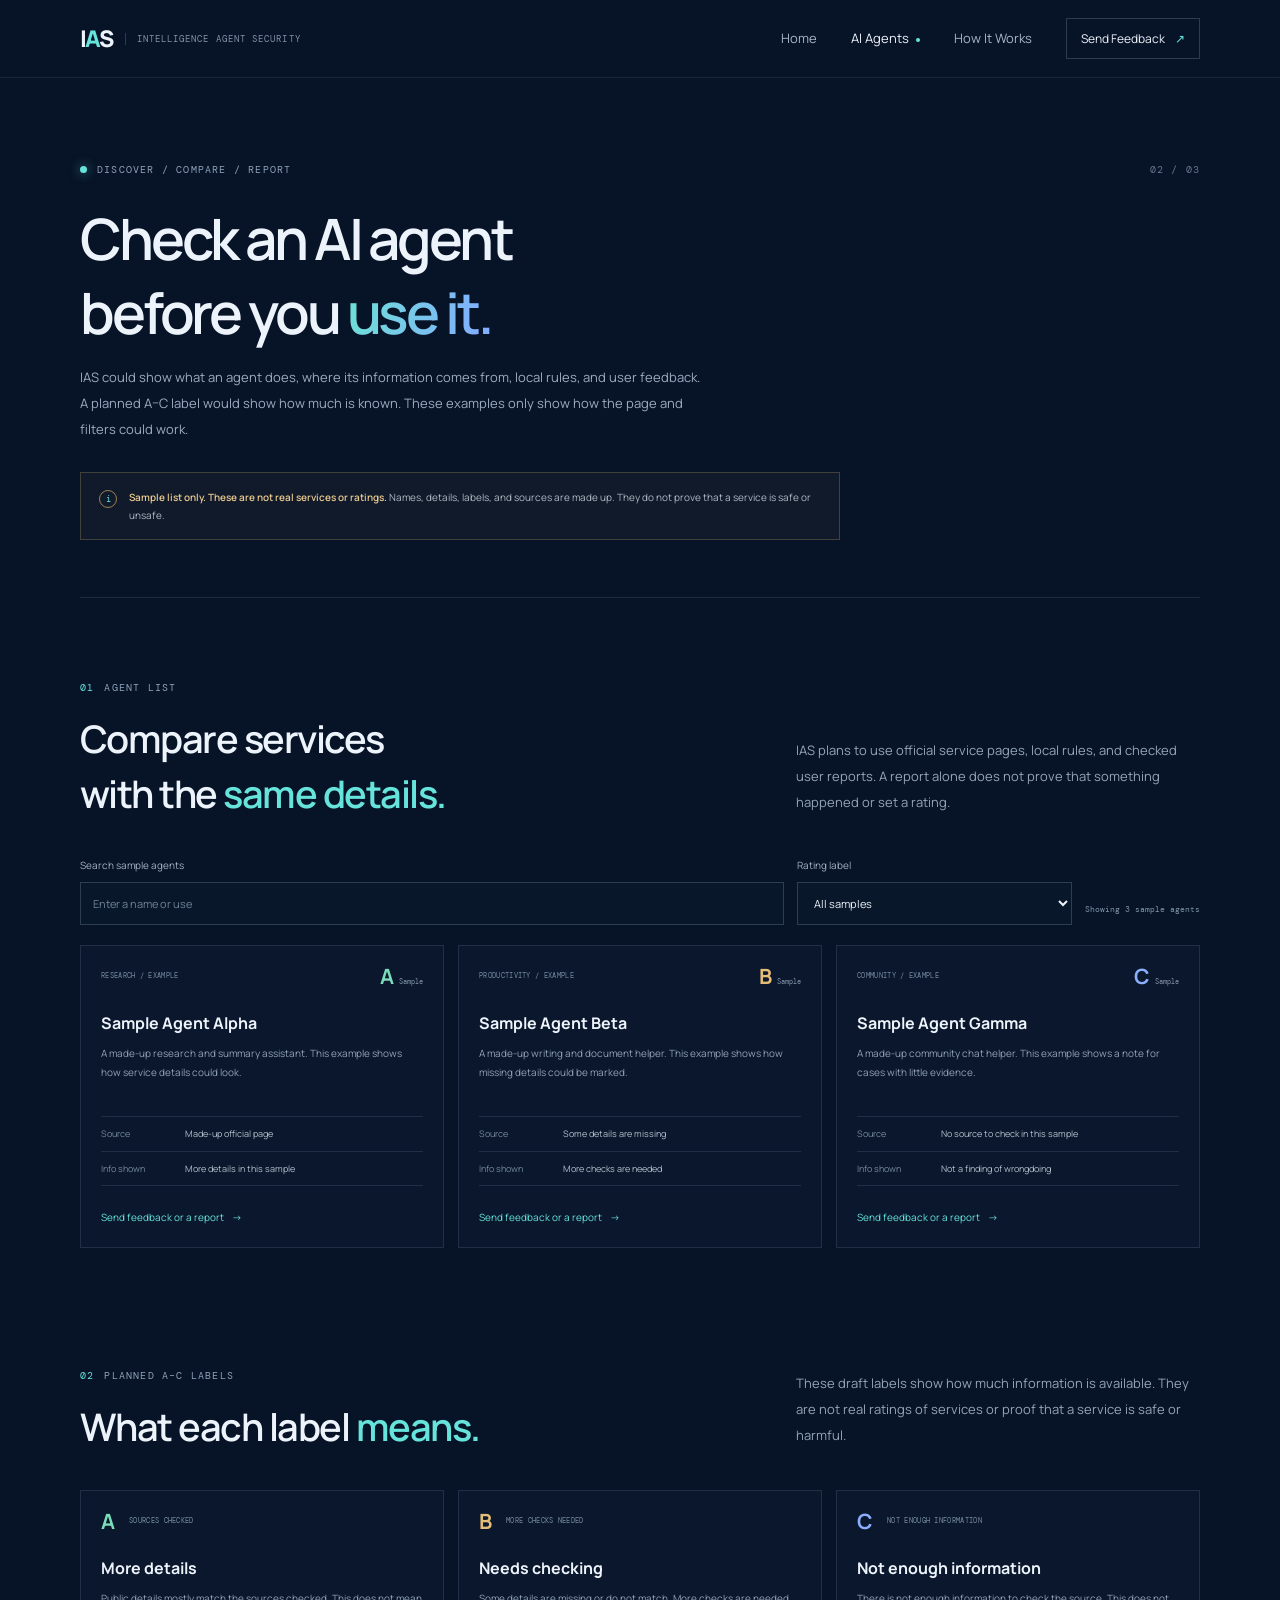
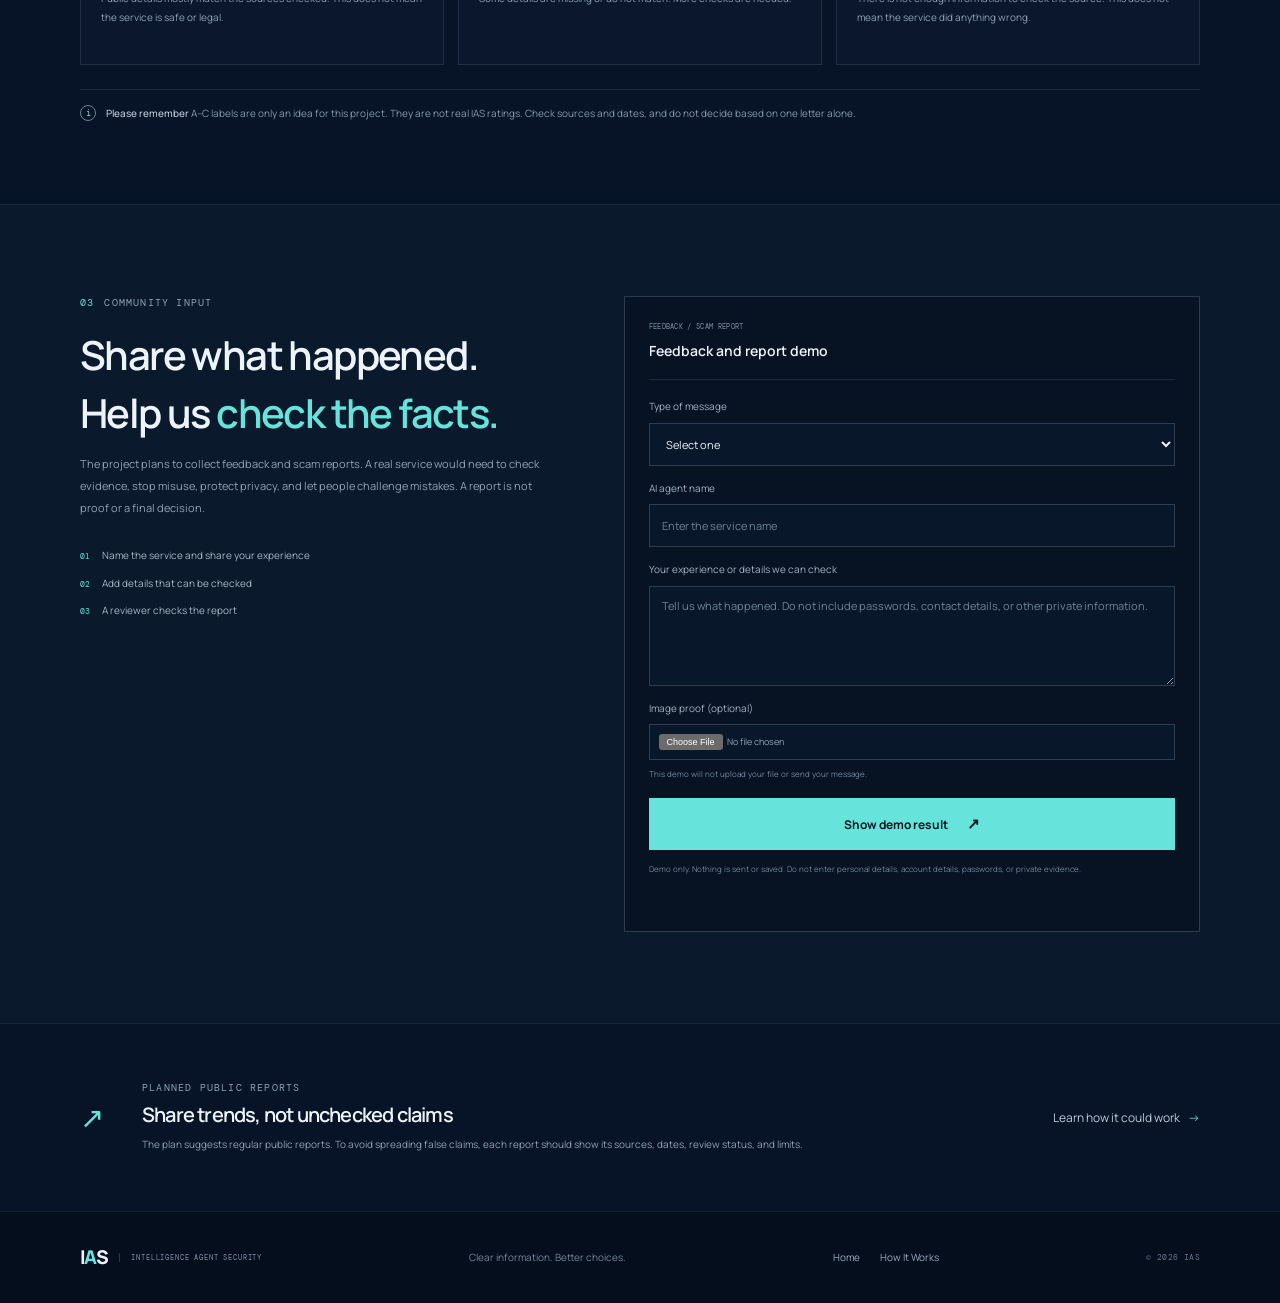
==== commit c99a0bcd: "Add files via upload" ====
--- a/agents.html
+++ b/agents.html
@@ -21,14 +21,13 @@
         <a class="nav-link" href="index.html">Home</a>
         <a class="nav-link active" href="agents.html">AI Agents</a>
         <a class="nav-link" href="technology.html">How It Works</a>
-        <a class="nav-link" href="analysis.html">Business &amp; Risks</a>
         <a class="nav-cta" href="#report">Send Feedback <span aria-hidden="true">↗</span></a>
       </div>
     </nav>
   </header>
   <main>
     <section class="page-hero container agents-hero">
-      <div class="eyebrow"><span class="status-dot"></span> DISCOVER / COMPARE / REPORT <span class="eyebrow-index">02 / 04</span></div>
+      <div class="eyebrow"><span class="status-dot"></span> DISCOVER / COMPARE / REPORT <span class="eyebrow-index">02 / 03</span></div>
       <h1>Check an AI agent<br>before you <span class="text-gradient">use it.</span></h1>
       <p class="page-intro">IAS could show what an agent does, where its information comes from, local rules, and user feedback. A planned A–C label would show how much is known. These examples only show how the page and filters could work.</p>
       <div class="prototype-banner"><span class="note-icon">i</span><p><strong>Sample list only. These are not real services or ratings.</strong> Names, details, labels, and sources are made up. They do not prove that a service is safe or unsafe.</p></div>
@@ -77,10 +76,35 @@
       <p class="directory-empty" data-agent-empty hidden>No samples match. Try a different search or rating.</p>
     </section>
 
+    <section class="section container rating-guide" id="rating-labels" aria-labelledby="rating-guide-title">
+      <div class="section-heading compact-heading">
+        <div><div class="eyebrow"><span class="section-number">02</span> PLANNED A–C LABELS</div><h2 id="rating-guide-title">What each label <span class="text-accent">means.</span></h2></div>
+        <p class="section-lead">These draft labels show how much information is available. They are not real ratings of services or proof that a service is safe or harmful.</p>
+      </div>
+      <div class="rating-guide-grid">
+        <article class="agent-card rating-guide-card">
+          <div class="agent-card-top rating-guide-top"><span class="agent-grade grade-a">A</span><span class="rating-guide-tag mono">SOURCES CHECKED</span></div>
+          <h3>More details</h3>
+          <p>Public details mostly match the sources checked. This does not mean the service is safe or legal.</p>
+        </article>
+        <article class="agent-card rating-guide-card">
+          <div class="agent-card-top rating-guide-top"><span class="agent-grade grade-b">B</span><span class="rating-guide-tag mono">MORE CHECKS NEEDED</span></div>
+          <h3>Needs checking</h3>
+          <p>Some details are missing or do not match. More checks are needed.</p>
+        </article>
+        <article class="agent-card rating-guide-card">
+          <div class="agent-card-top rating-guide-top"><span class="agent-grade grade-c">C</span><span class="rating-guide-tag mono">NOT ENOUGH INFORMATION</span></div>
+          <h3>Not enough information</h3>
+          <p>There is not enough information to check the source. This does not mean the service did anything wrong.</p>
+        </article>
+      </div>
+      <div class="chain-note rating-guide-note"><span class="note-icon">i</span><p><strong>Please remember</strong> A–C labels are only an idea for this project. They are not real IAS ratings. Check sources and dates, and do not decide based on one letter alone.</p></div>
+    </section>
+
     <section class="report-section" id="report">
       <div class="container report-layout">
         <div class="report-intro">
-          <div class="eyebrow"><span class="section-number">02</span> COMMUNITY INPUT</div>
+          <div class="eyebrow"><span class="section-number">03</span> COMMUNITY INPUT</div>
           <h2>Share what happened.<br>Help us <span class="text-accent">check the facts.</span></h2>
           <p>The project plans to collect feedback and scam reports. A real service would need to check evidence, stop misuse, protect privacy, and let people challenge mistakes. A report is not proof or a final decision.</p>
           <div class="report-steps"><span><i>01</i> Name the service and share your experience</span><span><i>02</i> Add details that can be checked</span><span><i>03</i> A reviewer checks the report</span></div>
@@ -108,6 +132,6 @@
       <div class="weekly-mark">↗</div><div><span class="eyebrow">PLANNED PUBLIC REPORTS</span><h2>Share trends, not unchecked claims</h2><p>The plan suggests regular public reports. To avoid spreading false claims, each report should show its sources, dates, review status, and limits.</p></div><a class="text-link" href="technology.html#models">Learn how it could work <span aria-hidden="true">→</span></a>
     </section>
   </main>
-  <footer class="site-footer"><div class="container footer-inner"><a class="brand footer-brand" href="index.html"><span class="brand-mark">I<span>A</span>S</span><span class="brand-caption">INTELLIGENCE AGENT SECURITY</span></a><p>Clear information. Better choices.</p><div class="footer-links"><a href="index.html">Home</a><a href="technology.html">How It Works</a><a href="analysis.html">Business &amp; Risks</a></div><span class="footer-copy mono">© 2026 IAS</span></div></footer>
+  <footer class="site-footer"><div class="container footer-inner"><a class="brand footer-brand" href="index.html"><span class="brand-mark">I<span>A</span>S</span><span class="brand-caption">INTELLIGENCE AGENT SECURITY</span></a><p>Clear information. Better choices.</p><div class="footer-links"><a href="index.html">Home</a><a href="technology.html">How It Works</a></div><span class="footer-copy mono">© 2026 IAS</span></div></footer>
 </body>
 </html>
--- a/style.css
+++ b/style.css
@@ -135,9 +135,9 @@
 .chain-connector { display: flex; align-items: center; flex-direction: column; gap: 7px; color: #70849a; font: 7px var(--mono); }
 .chain-connector span { height: 1px; width: 100%; background: linear-gradient(90deg, rgba(102, 228, 220, .1), rgba(102, 228, 220, .75), rgba(102, 228, 220, .1)); position: relative; }
 .chain-connector span::after { content: "›"; color: var(--cyan); font: 17px var(--font); position: absolute; right: -1px; top: -11px; }
-.chain-note, .rating-disclaimer { display: flex; align-items: flex-start; gap: 10px; border-top: 1px solid var(--line); padding-top: 15px; margin-top: 12px; color: #8799ad; }
-.chain-note p, .rating-disclaimer p { font-size: 10px; margin: 0; }
-.chain-note strong, .rating-disclaimer strong { color: #bdcbd8; font-weight: 500; }
+.chain-note { display: flex; align-items: flex-start; gap: 10px; border-top: 1px solid var(--line); padding-top: 15px; margin-top: 12px; color: #8799ad; }
+.chain-note p { font-size: 10px; margin: 0; }
+.chain-note strong { color: #bdcbd8; font-weight: 500; }
 .note-icon { display: inline-grid; place-items: center; flex: 0 0 16px; width: 16px; height: 16px; border: 1px solid #6c8499; border-radius: 50%; font: 9px var(--mono); color: var(--cyan); }
 .multimodal-section { padding-block: 81px 89px; background: #0a192b; border-block: 1px solid rgba(165, 190, 219, .08); }
 .modality-grid { display: grid; grid-template-columns: repeat(3, 1fr) 100px 1fr; align-items: center; gap: 13px; }
@@ -194,50 +194,6 @@
 .cta-inner .eyebrow { font-size: 8px; }
 .cta-inner h2 { font-size: 24px; margin-top: 6px; }
 
-/* Assessment page */
-.analysis-hero { padding-bottom: 52px; }
-.assessment-section { padding-top: 89px; padding-bottom: 106px; }
-.assessment-grid { display: grid; grid-template-columns: repeat(3, 1fr); border: 1px solid var(--line); }
-.assessment-card { padding: 24px 23px 16px; border-right: 1px solid var(--line); }
-.assessment-card:last-child { border-right: 0; }
-.assessment-label { display: flex; align-items: center; gap: 10px; color: #8297aa; font-size: 8px; letter-spacing: .1em; font-family: var(--mono); }
-.assessment-icon { font: 18px var(--font); color: var(--cyan); width: 25px; height: 25px; display: grid; place-items: center; border: 1px solid rgba(102, 228, 220, .25); border-radius: 50%; }
-.risk-card .assessment-icon { color: #f0bf78; border-color: rgba(240, 191, 120, .25); }
-.limits-card .assessment-icon { color: #8baefd; border-color: rgba(139, 174, 253, .25); }
-.assessment-card h3 { font-size: 17px; margin: 16px 0 15px; }
-.assessment-card ul { list-style: none; padding: 0; margin: 0; }
-.assessment-card li { display: flex; gap: 12px; padding: 13px 0; border-top: 1px solid var(--line); }
-.assessment-card li > span { color: #72869a; font: 8px var(--mono); padding-top: 3px; }
-.assessment-card li strong { display: block; font-size: 11px; font-weight: 500; }
-.assessment-card li small { display: block; color: #8597aa; font-size: 9px; line-height: 1.7; margin-top: 4px; }
-.rating-section { background: #0a192b; border-block: 1px solid rgba(165, 190, 219, .08); padding-block: 82px 26px; }
-.rating-inner { display: grid; grid-template-columns: .78fr 1.2fr; gap: 75px; align-items: start; }
-.rating-intro h2 { font-size: clamp(29px, 3.3vw, 38px); }
-.rating-intro > p { color: #91a2b5; font-size: 11px; line-height: 1.9; margin-top: 16px; }
-.rating-legend { display: flex; flex-direction: column; gap: 8px; color: #7e91a4; font-size: 7px; margin-top: 24px; }
-.rating-legend span { display: flex; align-items: center; gap: 8px; }
-.legend-dot { display: inline-block; width: 7px; height: 7px; border-radius: 50%; }
-.legend-high { background: #7bdcba; }.legend-mid { background: #e6bd77; }.legend-low { background: #809ce4; }
-.rating-cards { border: 1px solid var(--line); }
-.rating-card { padding: 19px 20px 15px; border-bottom: 1px solid var(--line); position: relative; }
-.rating-card:last-child { border-bottom: 0; }
-.rating-top { display: flex; align-items: center; gap: 14px; }
-.rating-letter { font-size: 29px; font-weight: 700; line-height: 1; color: #7bdcba; }
-.rating-b .rating-letter { color: #e6bd77; }.rating-c .rating-letter { color: #809ce4; }
-.rating-tag { font-size: 7px; color: #778da1; }
-.rating-card h3 { display: inline-block; font-size: 12px; margin: 0 10px 0 0; }
-.rating-card p { display: inline; color: #91a2b5; font-size: 9px; }
-.rating-meter { position: absolute; right: 20px; top: 25px; display: flex; gap: 4px; }
-.rating-meter span { width: 15px; height: 3px; border-radius: 2px; background: #7bdcba; }
-.rating-b .rating-meter span:last-child { background: #304050; }.rating-c .rating-meter span:nth-child(n+2) { background: #304050; }
-.rating-disclaimer { max-width: 1120px; margin: 24px auto 0; padding: 15px 20px 0; }
-.responsible-section { padding-block: 82px 96px; }
-.responsible-card { padding: 36px 39px; border: 1px solid var(--line); display: grid; grid-template-columns: 52px 1fr 1fr; gap: 22px; align-items: center; background: linear-gradient(105deg, rgba(16, 46, 58, .36), rgba(12, 27, 47, .3)); }
-.responsible-mark { color: var(--cyan); font-size: 37px; }
-.responsible-card h2 { font-size: 25px; margin-top: 10px; }
-.responsible-copy p { color: #93a4b8; font-size: 11px; line-height: 1.9; margin: 0 0 15px; }
-.responsible-copy .text-link { font-size: 10px; }
-
 @media (max-width: 900px) {
   .container { width: min(100% - 48px, 720px); }
   .hero { min-height: 500px; }
@@ -253,9 +209,6 @@
   .modality-merge .merge-line:nth-child(1), .modality-merge .merge-line:nth-child(3) { display: none; }
   .modality-merge .merge-node { top: 17px; right: -4px; }
   .modality-output { grid-column: 2 / 4; grid-row: 2; min-height: 75px; }
-  .rating-inner { grid-template-columns: .72fr 1.2fr; gap: 35px; }
-  .assessment-card { padding-inline: 16px; }
-  .responsible-card { padding-inline: 25px; grid-template-columns: 40px 1fr 1fr; gap: 16px; }
 }
 @media (max-width: 640px) {
   html { scroll-padding-top: 72px; }
@@ -314,7 +267,7 @@
   .chain-step h3 { font-size: 11px; }
   .chain-step p { font-size: 8px; line-height: 1.6; }
   .chain-connector { font-size: 6px; }
-  .chain-note p, .rating-disclaimer p { font-size: 9px; }
+  .chain-note p { font-size: 9px; }
   .multimodal-section, .models-section { padding-block: 66px; }
   .modality-grid { gap: 8px; }
   .modality-card { padding: 10px; min-height: 190px; }
@@ -335,28 +288,6 @@
   .cta-inner { min-height: 135px; gap: 15px; }
   .cta-inner h2 { font-size: 17px; }
   .cta-inner .button { flex-shrink: 0; }
-  .assessment-section { padding-block: 67px; }
-  .assessment-grid { grid-template-columns: 1fr; }
-  .assessment-card { border-right: 0; border-bottom: 1px solid var(--line); padding: 18px 17px 11px; }
-  .assessment-card:last-child { border-bottom: 0; }
-  .assessment-card h3 { margin: 12px 0 10px; }
-  .assessment-card li { padding: 10px 0; }
-  .rating-section { padding-block: 65px 20px; }
-  .rating-inner { grid-template-columns: 1fr; gap: 21px; }
-  .rating-intro h2 { font-size: 30px; }
-  .rating-legend { display: grid; grid-template-columns: 1fr 1fr; font-size: 6px; gap: 8px; }
-  .rating-card { padding: 15px 12px; }
-  .rating-card h3 { font-size: 10px; display: block; margin: 6px 0 3px; }
-  .rating-card p { font-size: 8px; }
-  .rating-tag { font-size: 6px; }
-  .rating-meter { top: 22px; right: 12px; }
-  .rating-meter span { width: 10px; }
-  .rating-disclaimer { margin-top: 19px; padding-inline: 2px; }
-  .responsible-section { padding-block: 63px; }
-  .responsible-card { grid-template-columns: 31px 1fr; padding: 23px 18px; gap: 10px; }
-  .responsible-mark { font-size: 26px; }
-  .responsible-card h2 { font-size: 22px; }
-  .responsible-copy { grid-column: 2; }
 }
 
 @media (prefers-reduced-motion: reduce) {
@@ -393,10 +324,17 @@
 .agent-report-link { margin-top: auto; padding-top: 5px; color: var(--cyan); font-size: 10px; }
 .agent-report-link span { padding-left: 6px; }
 .directory-empty { margin: 15px 0 0; padding: 17px; border: 1px dashed var(--line-strong); color: #a1b2c2; font-size: 11px; }
+.rating-guide { padding-top: 25px; padding-bottom: 82px; }
+.rating-guide-grid { display: grid; grid-template-columns: repeat(3, 1fr); gap: 14px; }
+.rating-guide-card { min-height: 175px; }
+.rating-guide-top { justify-content: flex-start; gap: 14px; }
+.rating-guide-tag { color: #778da1; font-size: 7px; }
+.rating-guide-card h3 { margin-top: 22px; }
+.rating-guide-note { margin-top: 24px; }
 .report-section { padding-block: 91px; border-block: 1px solid rgba(165, 190, 219, .1); background: #0a192b; }
 .report-layout { display: grid; grid-template-columns: .9fr 1.1fr; gap: 72px; align-items: start; }
-.report-intro h2, .business-inner > h2 { font-size: clamp(30px, 3.5vw, 40px); }
-.report-intro > p, .business-lead { color: #91a2b5; font-size: 11px; line-height: 2; }
+.report-intro h2 { font-size: clamp(30px, 3.5vw, 40px); }
+.report-intro > p { color: #91a2b5; font-size: 11px; line-height: 2; }
 .report-steps { display: grid; gap: 10px; margin-top: 28px; color: #a8b7c5; font-size: 10px; }
 .report-steps span { display: flex; align-items: center; gap: 12px; }
 .report-steps i { color: var(--cyan); font: normal 8px var(--mono); }
@@ -416,16 +354,6 @@
 .weekly-report h2 { margin: 6px 0; font-size: 20px; }
 .weekly-report p { max-width: 690px; margin: 0; color: #8fa0b4; font-size: 10px; line-height: 1.9; }
 .weekly-report > .text-link { white-space: nowrap; }
-.business-section { padding-block: 76px; border-block: 1px solid rgba(165, 190, 219, .08); background: #0a192b; }
-.business-inner > h2 { margin-top: 15px; }
-.business-lead { max-width: 730px; margin: 14px 0 27px; }
-.business-cards { display: grid; grid-template-columns: repeat(3, 1fr); border: 1px solid var(--line); }
-.business-cards article { min-height: 160px; padding: 20px; border-right: 1px solid var(--line); }
-.business-cards article:last-child { border-right: 0; }
-.business-cards .mono { color: #7690a5; font-size: 7px; }
-.business-cards h3 { margin: 15px 0 6px; font-size: 13px; }
-.business-cards p { margin: 0; color: #91a2b5; font-size: 9px; line-height: 1.9; }
-
 @media (max-width: 900px) {
   .nav-links { gap: 15px; }
   .nav-link { font-size: 11px; }
@@ -440,6 +368,8 @@
   .prototype-banner { padding: 12px; margin-top: 22px; }
   .prototype-banner p { font-size: 9px; }
   .directory-section { padding-block: 65px; }
+  .rating-guide { padding-block: 15px 60px; }
+  .rating-guide-grid { grid-template-columns: 1fr; gap: 10px; }
   .directory-controls { grid-template-columns: 1fr; gap: 11px; }
   .directory-count { grid-column: auto; }
   .agent-grid { grid-template-columns: 1fr; gap: 10px; }
@@ -451,8 +381,4 @@
   .weekly-report { grid-template-columns: 28px 1fr; gap: 12px; padding-block: 40px; }
   .weekly-report > .text-link { grid-column: 2; }
   .weekly-report h2 { font-size: 17px; }
-  .business-section { padding-block: 64px; }
-  .business-cards { grid-template-columns: 1fr; }
-  .business-cards article { min-height: 0; padding: 17px; border-right: 0; border-bottom: 1px solid var(--line); }
-  .business-cards article:last-child { border-bottom: 0; }
-}
+}
